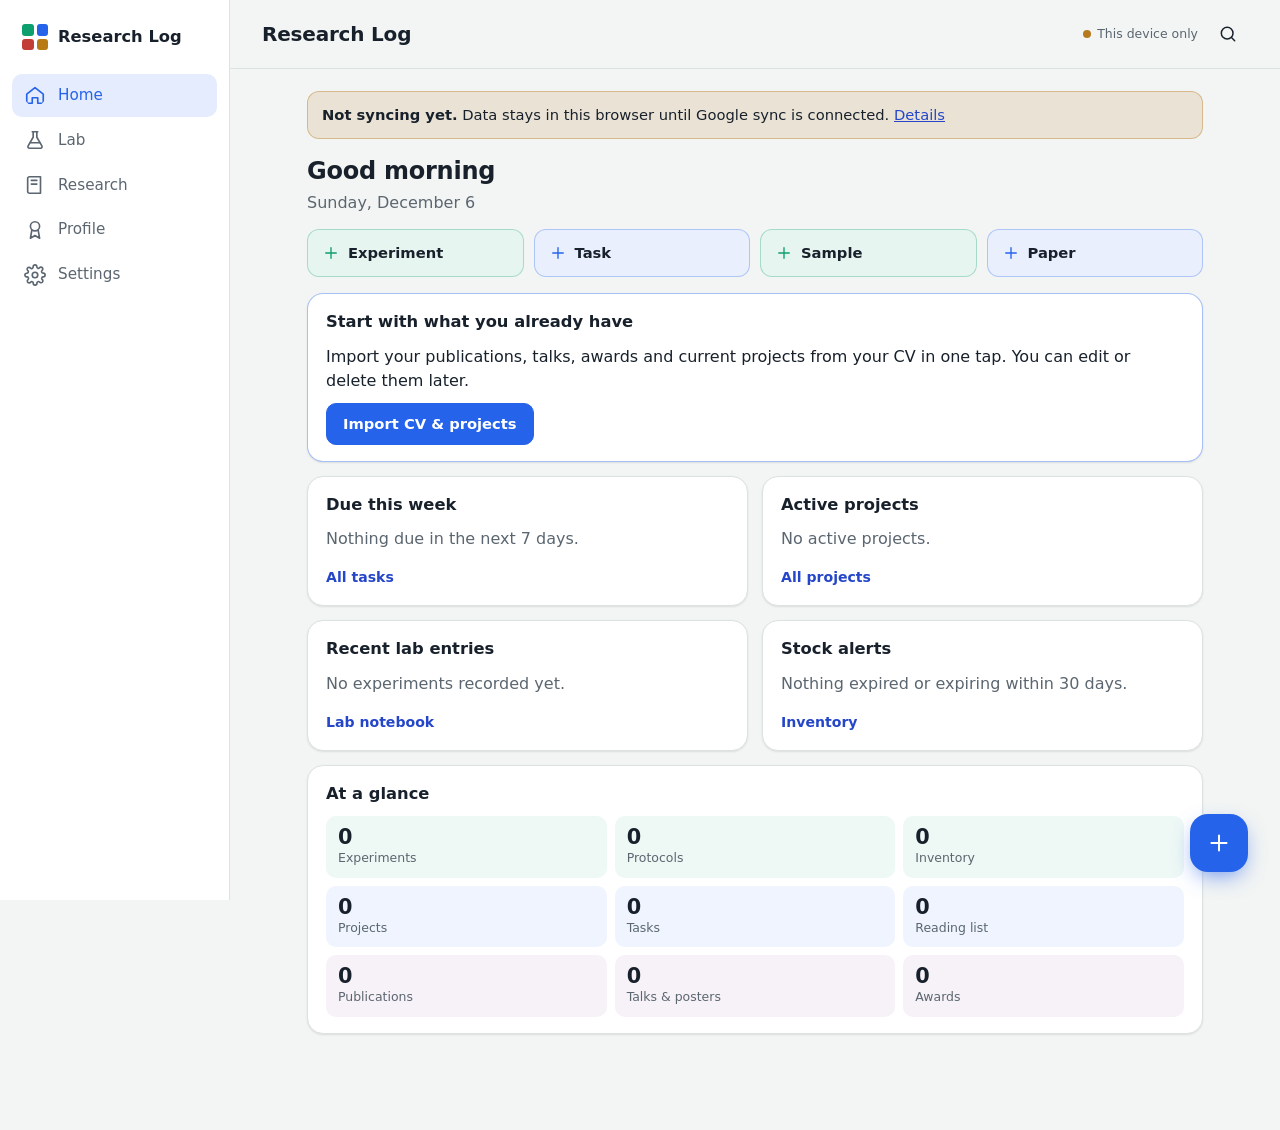
==== tracker/index.html @ 72546277 "Add Research Log: private lab notebook and research tracker - /tracker: installable web app (PWA) wi" ====
<!doctype html>
<html lang="en">
<head>
<meta charset="utf-8">
<meta name="viewport" content="width=device-width, initial-scale=1, viewport-fit=cover">
<title>Research Log</title>
<meta name="description" content="Private lab notebook, research tracker and academic record — synced between phone and web.">
<meta name="robots" content="noindex">
<meta name="theme-color" content="#F3F5F4" media="(prefers-color-scheme: light)">
<meta name="theme-color" content="#0F151A" media="(prefers-color-scheme: dark)">
<link rel="manifest" href="manifest.webmanifest">
<link rel="icon" href="icons/icon-192.png">
<link rel="apple-touch-icon" href="icons/icon-192.png">
<link rel="stylesheet" href="app.css">
</head>
<body>
<div id="app"></div>
<noscript>Research Log needs JavaScript.</noscript>
<script src="config.js"></script>
<script type="module" src="app.js"></script>
</body>
</html>
---- tracker/app.css ----
:root {
  --paper: #F3F5F4; --card: #FFFFFF; --ink: #18212B; --muted: #5B6670; --rule: #DCE2E0;
  --wet: #0E9F6E; --dry: #2563EB; --accent: #8E3A9C; --red: #C8372F; --amber: #B7791F;
  --link: #2546C9; --shadow: rgba(24, 33, 43, .10); --field: #F7F9F8;
  --nav-h: 64px;
  color-scheme: light;
}
@media (prefers-color-scheme: dark) {
  :root {
    --paper: #0F151A; --card: #172028; --ink: #E6ECEF; --muted: #9AA6B0; --rule: #26313A;
    --wet: #2FB488; --dry: #6E97FF; --accent: #C27CD0; --red: #EA6A62; --amber: #E0A43C;
    --link: #8FA6FF; --shadow: rgba(0, 0, 0, .35); --field: #121A20;
    color-scheme: dark;
  }
}
* { box-sizing: border-box; -webkit-tap-highlight-color: transparent; }
html, body { margin: 0; height: 100%; }
body {
  background: var(--paper); color: var(--ink);
  font: 16px/1.5 system-ui, -apple-system, "Segoe UI", Roboto, "Helvetica Neue", Arial, sans-serif;
  -webkit-font-smoothing: antialiased;
}
body.noscroll { overflow: hidden; }
a { color: var(--link); }
button, input, select, textarea { font: inherit; color: inherit; }
:focus-visible { outline: 2.5px solid var(--dry); outline-offset: 2px; border-radius: 6px; }
.ic { width: 20px; height: 20px; flex: none; }
.muted { color: var(--muted); } .small { font-size: .85rem; } .pad { padding: 8px 4px; }

/* logo: four tiles, the same palette as the website */
.logo-tiles { display: grid; grid-template-columns: 1fr 1fr; gap: 3px; width: 26px; height: 26px; }
.logo-tiles i { border-radius: 3px; }
.logo-tiles i:nth-child(1) { background: var(--wet); } .logo-tiles i:nth-child(2) { background: var(--dry); }
.logo-tiles i:nth-child(3) { background: #C23D36; } .logo-tiles i:nth-child(4) { background: #B87A12; }
.logo-tiles.big { width: 64px; height: 64px; gap: 6px; } .logo-tiles.big i { border-radius: 8px; }
.splash { display: grid; place-items: center; height: 100vh; }

/* ---------- sign-in ---------- */
.signin { min-height: 100vh; display: flex; flex-direction: column; align-items: center; justify-content: center; text-align: center; padding: 32px 20px; gap: 10px; }
.signin h1 { margin: 14px 0 0; font-size: 1.8rem; letter-spacing: -.01em; }
.signin p { max-width: 380px; color: var(--muted); margin: 4px 0 14px; }
.signin .g { width: 20px; height: 20px; }

/* ---------- shell ---------- */
.shell { min-height: 100vh; }
.main { padding-bottom: calc(var(--nav-h) + 90px + env(safe-area-inset-bottom)); }
.appbar {
  position: sticky; top: 0; z-index: 10; display: flex; align-items: center; gap: 10px;
  padding: calc(10px + env(safe-area-inset-top)) 16px 10px;
  background: color-mix(in srgb, var(--paper) 88%, transparent); backdrop-filter: blur(12px);
  border-bottom: 1px solid var(--rule);
}
.appbar h1 { margin: 0; font-size: 1.25rem; font-weight: 700; letter-spacing: -.01em; flex: 1; }
.sync { display: inline-flex; align-items: center; gap: 6px; font-size: .78rem; color: var(--muted); white-space: nowrap; }
.sync i { width: 8px; height: 8px; border-radius: 50%; background: var(--muted); }
.sync.ok i { background: var(--wet); } .sync.busy i { background: var(--amber); animation: pulse 1s infinite alternate; }
.sync.warn i { background: var(--amber); } .sync.off i { background: var(--muted); }
@keyframes pulse { to { opacity: .35; } }
@media (prefers-reduced-motion: reduce) { .sync.busy i { animation: none; } }
.iconbtn { display: inline-grid; place-items: center; width: 40px; height: 40px; border-radius: 10px; border: 0; background: transparent; color: var(--ink); cursor: pointer; text-decoration: none; }
.iconbtn:hover { background: color-mix(in srgb, var(--ink) 7%, transparent); }
.iconbtn.sm { width: 32px; height: 32px; } .iconbtn.sm .ic { width: 16px; height: 16px; }
#view { padding: 14px 16px; max-width: 960px; margin: 0 auto; }

/* bottom nav (phone) */
.nav {
  position: fixed; left: 0; right: 0; bottom: 0; z-index: 20;
  display: flex; justify-content: space-around;
  height: calc(var(--nav-h) + env(safe-area-inset-bottom)); padding-bottom: env(safe-area-inset-bottom);
  background: var(--card); border-top: 1px solid var(--rule);
}
.nav-brand { display: none; }
.nav a { flex: 1; display: flex; flex-direction: column; align-items: center; justify-content: center; gap: 3px; text-decoration: none; color: var(--muted); font-size: .72rem; font-weight: 500; }
.nav a .ic { width: 22px; height: 22px; }
.nav a.on { color: var(--dry); }
.nav a.on .ic { background: color-mix(in srgb, var(--dry) 14%, transparent); border-radius: 12px; padding: 2px 14px; width: 52px; height: 28px; }

/* side rail (desktop) */
@media (min-width: 900px) {
  .shell { display: grid; grid-template-columns: 230px 1fr; }
  .nav { position: sticky; top: 0; height: 100vh; flex-direction: column; justify-content: flex-start; gap: 2px; padding: 18px 12px; border-top: 0; border-right: 1px solid var(--rule); }
  .nav-brand { display: flex; align-items: center; gap: 10px; padding: 6px 10px 22px; font-size: 1.02rem; }
  .nav a { flex: none; flex-direction: row; justify-content: flex-start; gap: 12px; padding: 10px 12px; border-radius: 10px; font-size: .95rem; }
  .nav a.on { background: color-mix(in srgb, var(--dry) 12%, transparent); }
  .nav a.on .ic { background: none; padding: 0; width: 22px; height: 22px; }
  .main { padding-bottom: 60px; }
  #view { padding: 22px 32px; }
  .appbar { padding: 14px 32px; }
}

/* ---------- common bits ---------- */
.btn {
  display: inline-flex; align-items: center; justify-content: center; gap: 8px;
  min-height: 42px; padding: 0 16px; border-radius: 10px; border: 1px solid var(--rule);
  background: var(--card); color: var(--ink); font-weight: 600; font-size: .92rem; cursor: pointer; text-decoration: none;
}
.btn:hover { border-color: var(--dry); }
.btn.primary { background: var(--dry); border-color: var(--dry); color: #fff; }
.btn.primary:hover { filter: brightness(1.08); }
.btn.big { min-height: 50px; padding: 0 22px; font-size: 1rem; }
.btn.danger { color: var(--red); } .btn.danger:hover { border-color: var(--red); }
.btn .ic { width: 18px; height: 18px; }
.btnrow { display: flex; flex-wrap: wrap; gap: 10px; margin-top: 8px; }
.card { background: var(--card); border: 1px solid var(--rule); border-radius: 16px; padding: 16px 18px; margin-bottom: 14px; box-shadow: 0 1px 2px var(--shadow); }
.card h3 { margin: 0 0 10px; font-size: 1.02rem; }
.card p { margin: 6px 0 10px; }
.more { display: inline-block; margin-top: 6px; font-size: .88rem; font-weight: 600; text-decoration: none; }
.banner { border-radius: 12px; padding: 12px 14px; margin: 0 0 14px; font-size: .92rem; }
.banner.warn { background: color-mix(in srgb, var(--amber) 14%, transparent); border: 1px solid color-mix(in srgb, var(--amber) 40%, transparent); }
.grid2 { display: grid; gap: 0 14px; }
@media (min-width: 760px) { .grid2 { grid-template-columns: 1fr 1fr; } }

/* home */
.hello h2 { margin: 4px 0 0; font-size: 1.5rem; letter-spacing: -.01em; }
.hello p { margin: 2px 0 14px; color: var(--muted); }
.quick { display: grid; grid-template-columns: repeat(2, 1fr); gap: 10px; margin-bottom: 16px; }
@media (min-width: 620px) { .quick { grid-template-columns: repeat(4, 1fr); } }
.qbtn { display: flex; align-items: center; gap: 8px; padding: 12px 14px; border-radius: 12px; text-decoration: none; color: var(--ink); font-weight: 600; font-size: .92rem;
  background: color-mix(in srgb, var(--c) 10%, var(--card)); border: 1px solid color-mix(in srgb, var(--c) 30%, transparent); }
.qbtn .ic { color: var(--c); width: 18px; height: 18px; }
.welcome { border-color: color-mix(in srgb, var(--dry) 40%, transparent); }
.counts { display: grid; grid-template-columns: repeat(3, 1fr); gap: 8px; }
.counts a { display: flex; flex-direction: column; padding: 10px 12px; border-radius: 10px; text-decoration: none; color: var(--ink); background: color-mix(in srgb, var(--c) 7%, transparent); }
.counts b { font-size: 1.3rem; line-height: 1.1; } .counts span { font-size: .78rem; color: var(--muted); }

/* segmented tabs */
.seg { display: flex; gap: 6px; overflow-x: auto; scrollbar-width: none; margin: 0 -16px 12px; padding: 0 16px; }
.seg::-webkit-scrollbar { display: none; }
.seg a { flex: none; display: inline-flex; align-items: center; gap: 7px; padding: 8px 14px; border-radius: 999px; text-decoration: none; color: var(--muted); font-weight: 600; font-size: .9rem; border: 1px solid var(--rule); background: var(--card); }
.seg a span { font-size: .75rem; background: color-mix(in srgb, var(--ink) 8%, transparent); border-radius: 999px; padding: 1px 7px; }
.seg a.on { color: #fff; background: var(--ink); border-color: var(--ink); }
.seg a.on span { background: rgba(255, 255, 255, .2); }
@media (prefers-color-scheme: dark) { .seg a.on { color: var(--paper); } }
.toolbar { display: flex; flex-wrap: wrap; gap: 10px; align-items: center; margin-bottom: 12px; }
.filter { flex: 1; min-width: 180px; height: 44px; padding: 0 14px; border-radius: 12px; border: 1px solid var(--rule); background: var(--card); }
.toggle { display: inline-flex; align-items: center; gap: 8px; font-size: .9rem; color: var(--muted); cursor: pointer; }
.toggle input { width: 18px; height: 18px; accent-color: var(--dry); }
.toggle.big { font-size: 1rem; color: var(--ink); padding-top: 26px; }

/* rows */
.rows { list-style: none; margin: 0; padding: 0; }
.row { display: flex; align-items: center; gap: 12px; padding: 10px 2px; border-bottom: 1px solid var(--rule); }
.row:last-child { border-bottom: 0; }
.rows.big .row { background: var(--card); border: 1px solid var(--rule); border-radius: 14px; padding: 12px 14px; margin-bottom: 8px; }
.row .dot { width: 8px; height: 8px; border-radius: 50%; background: var(--c); flex: none; }
.rowmain { flex: 1; min-width: 0; display: flex; flex-direction: column; text-decoration: none; color: var(--ink); }
.rowmain .t { font-weight: 600; line-height: 1.3; overflow: hidden; text-overflow: ellipsis; display: -webkit-box; -webkit-line-clamp: 2; -webkit-box-orient: vertical; }
.rowmain .s { font-size: .82rem; color: var(--muted); margin-top: 2px; white-space: nowrap; overflow: hidden; text-overflow: ellipsis; }
.rowmain .s.late { color: var(--red); font-weight: 600; }
.row.done .t { text-decoration: line-through; color: var(--muted); }
.tail { display: flex; align-items: center; gap: 6px; flex: none; }
.pc { display: inline-flex; align-items: center; gap: 3px; font-size: .78rem; color: var(--muted); }
.pc .ic { width: 15px; height: 15px; }
.bar { display: block; height: 5px; border-radius: 3px; background: color-mix(in srgb, var(--c) 15%, transparent); margin-top: 7px; overflow: hidden; max-width: 260px; }
.bar i { display: block; height: 100%; background: var(--c); border-radius: 3px; }
.badge { font-size: .72rem; font-weight: 700; padding: 3px 9px; border-radius: 999px; white-space: nowrap; }
.badge.g { color: var(--wet); background: color-mix(in srgb, var(--wet) 13%, transparent); }
.badge.b { color: var(--dry); background: color-mix(in srgb, var(--dry) 13%, transparent); }
.badge.r { color: var(--red); background: color-mix(in srgb, var(--red) 13%, transparent); }
.badge.a { color: var(--amber); background: color-mix(in srgb, var(--amber) 15%, transparent); }
.badge.n { color: var(--muted); background: color-mix(in srgb, var(--ink) 7%, transparent); }
.chk { position: relative; width: 26px; height: 26px; flex: none; cursor: pointer; }
.chk input { position: absolute; inset: 0; opacity: 0; margin: 0; cursor: pointer; }
.chk i { display: block; width: 24px; height: 24px; margin: 1px; border-radius: 7px; border: 2px solid var(--muted); }
.chk input:checked + i { background: var(--wet); border-color: var(--wet); }
.chk input:checked + i::after { content: ""; display: block; width: 6px; height: 11px; margin: 3px 0 0 7px; border: solid #fff; border-width: 0 2.5px 2.5px 0; transform: rotate(45deg); }
.chk input:focus-visible + i { outline: 2.5px solid var(--dry); outline-offset: 2px; }
.empty { text-align: center; padding: 48px 16px; color: var(--muted); }
.empty .ic { width: 40px; height: 40px; opacity: .5; }
.grouph { font-size: .9rem; margin: 18px 2px 8px; color: var(--muted); }
.grouph span { font-weight: 400; }

/* settings */
.acct { display: flex; align-items: center; gap: 12px; margin-bottom: 10px; }
.acct img { width: 44px; height: 44px; border-radius: 50%; }
.acct div { display: flex; flex-direction: column; } .acct span { color: var(--muted); font-size: .88rem; }

/* FAB */
.fab {
  position: fixed; right: 18px; bottom: calc(var(--nav-h) + 18px + env(safe-area-inset-bottom)); z-index: 25;
  width: 58px; height: 58px; border-radius: 18px; border: 0; cursor: pointer;
  background: var(--dry); color: #fff; display: grid; place-items: center;
  box-shadow: 0 8px 22px -6px color-mix(in srgb, var(--dry) 70%, transparent);
}
.fab .ic { width: 26px; height: 26px; }
@media (min-width: 900px) { .fab { bottom: 28px; right: 32px; } }

/* ---------- editor sheet ---------- */
.sheet { position: fixed; inset: 0; z-index: 50; }
.sheet-bg { position: absolute; inset: 0; background: rgba(10, 15, 20, .45); opacity: 0; transition: opacity .18s; }
.sheet-panel {
  position: absolute; inset: 0; background: var(--paper); display: flex; flex-direction: column;
  transform: translateY(24px); opacity: 0; transition: transform .2s cubic-bezier(.2,.8,.2,1), opacity .18s;
}
.sheet.open .sheet-bg { opacity: 1; }
.sheet.open .sheet-panel { transform: none; opacity: 1; }
@media (prefers-reduced-motion: reduce) { .sheet-panel, .sheet-bg { transition: none; } }
@media (min-width: 760px) {
  .sheet-panel { inset: 5vh auto auto 50%; width: min(760px, 92vw); max-height: 90vh; transform: translate(-50%, 16px); border-radius: 18px; box-shadow: 0 30px 80px -20px rgba(0,0,0,.45); }
  .sheet.open .sheet-panel { transform: translate(-50%, 0); }
}
.sheet-head { display: flex; align-items: center; gap: 10px; padding: calc(10px + env(safe-area-inset-top)) 14px 10px; border-bottom: 1px solid var(--rule); background: var(--card); }
@media (min-width: 760px) { .sheet-head { border-radius: 18px 18px 0 0; padding-top: 12px; } }
.sheet-head h2 { flex: 1; margin: 0; font-size: 1.08rem; }
.sheet-body { overflow-y: auto; padding: 16px 16px calc(28px + env(safe-area-inset-bottom)); }
.fields { display: flex; flex-wrap: wrap; gap: 14px 12px; }
.fld { width: 100%; display: flex; flex-direction: column; gap: 5px; }
.fld.half { width: calc(50% - 6px); }
@media (max-width: 420px) { .fld.half { width: 100%; } }
.fld > label { font-size: .82rem; font-weight: 600; color: var(--muted); }
.req { color: var(--red); font-style: normal; }
.fld input[type=text], .fld input[type=date], .fld input[type=number], .fld select, .fld textarea {
  width: 100%; min-height: 46px; padding: 10px 12px; border-radius: 10px; border: 1px solid var(--rule); background: var(--card); font-size: 1rem;
}
.fld textarea { resize: vertical; line-height: 1.5; }
.fld input:focus, .fld select:focus, .fld textarea:focus { outline: none; border-color: var(--dry); box-shadow: 0 0 0 3px color-mix(in srgb, var(--dry) 20%, transparent); }
.rangewrap { display: flex; align-items: center; gap: 12px; }
.rangewrap input { flex: 1; accent-color: var(--dry); height: 28px; }
.rangewrap output { min-width: 44px; font-weight: 700; text-align: right; }
.photos { display: grid; grid-template-columns: repeat(auto-fill, minmax(92px, 1fr)); gap: 8px; margin-bottom: 8px; }
.photos figure { position: relative; margin: 0; aspect-ratio: 1; border-radius: 10px; overflow: hidden; background: color-mix(in srgb, var(--ink) 6%, transparent); }
.photos img { width: 100%; height: 100%; object-fit: cover; cursor: zoom-in; }
.ph-load { width: 100%; height: 100%; } .ph-load.err { display: grid; place-items: center; font-size: .75rem; color: var(--muted); }
.ph-x { position: absolute; top: 4px; right: 4px; width: 28px; height: 28px; border-radius: 50%; border: 0; background: rgba(0,0,0,.55); color: #fff; display: grid; place-items: center; cursor: pointer; }
.ph-x .ic { width: 14px; height: 14px; }
.sheet-foot { display: flex; flex-wrap: wrap; align-items: center; gap: 10px; margin-top: 22px; padding-top: 16px; border-top: 1px solid var(--rule); }
.viewer { position: fixed; inset: 0; z-index: 80; background: rgba(0,0,0,.9); display: grid; place-items: center; cursor: zoom-out; }
.viewer img { max-width: 96vw; max-height: 92vh; }

/* toast */
.toast { position: fixed; left: 50%; bottom: calc(var(--nav-h) + 90px); transform: translate(-50%, 20px); z-index: 90;
  background: var(--ink); color: var(--paper); padding: 11px 18px; border-radius: 12px; font-size: .92rem; font-weight: 500;
  opacity: 0; pointer-events: none; transition: opacity .18s, transform .18s; max-width: 90vw; text-align: center; }
.toast.show { opacity: 1; transform: translate(-50%, 0); }
.toast.err { background: var(--red); color: #fff; }
@media (min-width: 900px) { .toast { bottom: 36px; } }
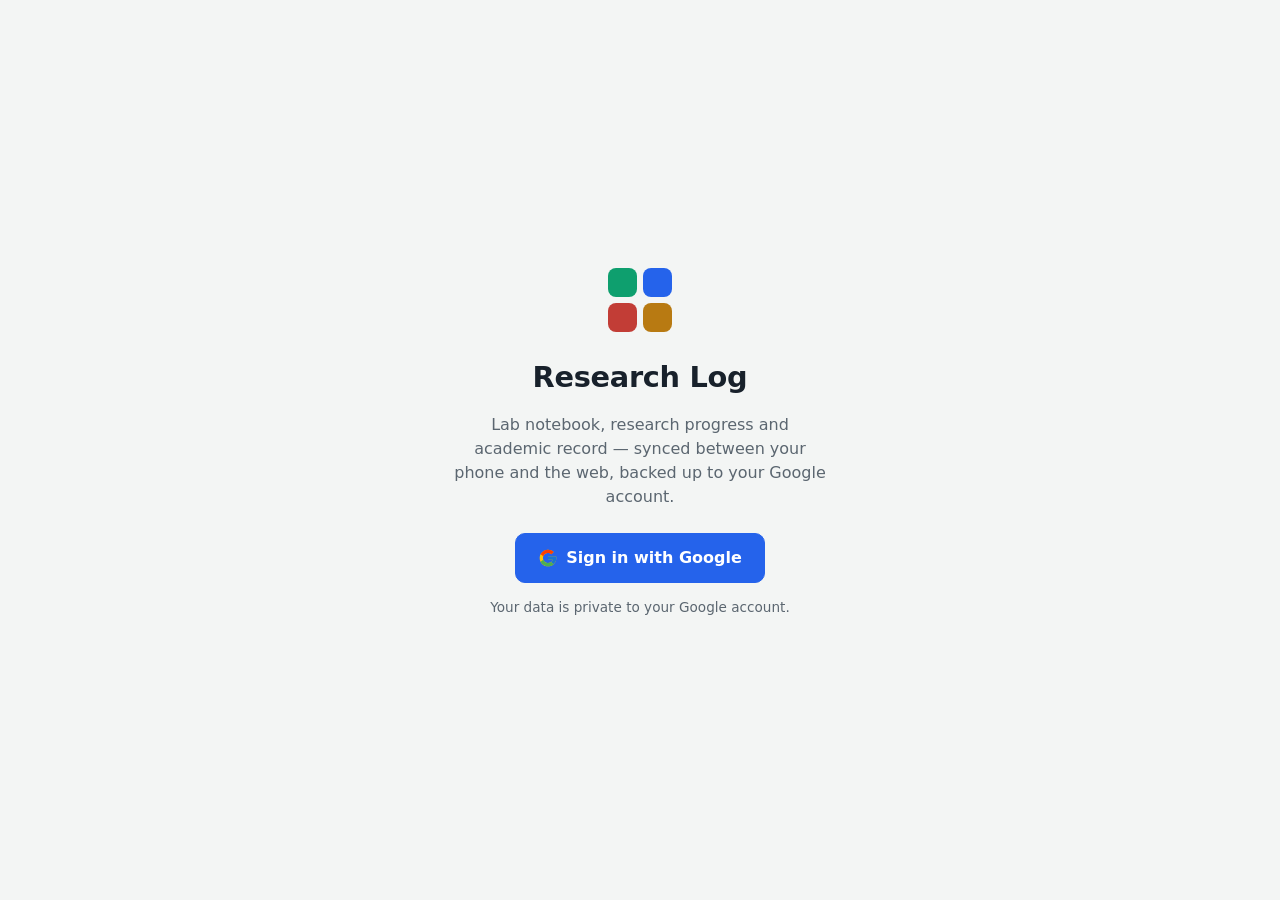
==== commit 055bf0fc: "Application groups, read-only links, self-updating website - PhD applications grouped into Ongoing, " ====
--- a/tracker/index.html
+++ b/tracker/index.html
@@ -6,6 +6,8 @@
 <title>Research Log</title>
 <meta name="description" content="Private lab notebook, research tracker and academic record — synced between phone and web.">
 <meta name="robots" content="noindex">
+<meta http-equiv="Content-Security-Policy" content="default-src 'self'; script-src 'self' https://apis.google.com; connect-src 'self' https://api.github.com https://*.googleapis.com https://*.firebaseapp.com https://*.firebaseio.com; frame-src https://*.firebaseapp.com https://*.web.app https://accounts.google.com https://apis.google.com; img-src 'self' data: blob: https://*.googleusercontent.com; style-src 'self' 'unsafe-inline'; font-src 'self'; worker-src 'self'; manifest-src 'self'; object-src 'none'; base-uri 'self'; form-action 'self'">
+<meta name="referrer" content="strict-origin-when-cross-origin">
 <meta name="theme-color" content="#F3F5F4" media="(prefers-color-scheme: light)">
 <meta name="theme-color" content="#0F151A" media="(prefers-color-scheme: dark)">
 <link rel="manifest" href="manifest.webmanifest">
--- a/tracker/app.css
+++ b/tracker/app.css
@@ -234,3 +234,137 @@
 .toast.show { opacity: 1; transform: translate(-50%, 0); }
 .toast.err { background: var(--red); color: #fff; }
 @media (min-width: 900px) { .toast { bottom: 36px; } }
+.setup { width: 100%; min-height: 120px; padding: 10px 12px; border-radius: 10px; border: 1px solid var(--rule); background: var(--card); font: 13px/1.45 ui-monospace, SFMono-Regular, Menlo, Consolas, monospace; resize: vertical; }
+.setup:focus { outline: none; border-color: var(--dry); box-shadow: 0 0 0 3px color-mix(in srgb, var(--dry) 20%, transparent); }
+code { font: .9em ui-monospace, Menlo, Consolas, monospace; }
+.qrbox { margin: 14px 0 6px; padding: 16px; background: #fff; color: #18212B; border-radius: 14px; text-align: center; max-width: 320px; }
+.qrbox svg { width: 100%; max-width: 260px; height: auto; display: block; margin: 0 auto 8px; }
+.qrbox p { margin: 0; }
+:root { --phd: #B45309; }
+@media (prefers-color-scheme: dark) { :root { --phd: #E0A43C; } }
+@media (min-width: 620px) { .quick { grid-template-columns: repeat(3, 1fr); } }
+.checks { display: grid; grid-template-columns: repeat(auto-fill, minmax(180px, 1fr)); gap: 6px 14px; }
+.checkopt { display: flex; align-items: center; gap: 8px; font-size: .95rem; padding: 6px 0; cursor: pointer; }
+.checkopt input { width: 18px; height: 18px; accent-color: var(--wet); }
+.steps-plain { margin: 6px 0 10px; padding-left: 1.2em; color: var(--muted); font-size: .92rem; }
+.steps-plain li { margin-bottom: 4px; }
+.grid2 > * { min-width: 0; }
+.card { min-width: 0; }
+.codebox { font: 600 1.05rem/1.4 ui-monospace, SFMono-Regular, Menlo, Consolas, monospace; letter-spacing: .04em; padding: 12px 14px; margin: 6px 0 10px; border-radius: 10px; border: 1px dashed var(--dry); background: color-mix(in srgb, var(--dry) 7%, transparent); word-break: break-all; user-select: all; }
+
+/* ---------- PhD application folders ---------- */
+.crumbs { display: flex; flex-wrap: wrap; align-items: center; gap: 4px 6px; margin: 0 0 12px; font-size: .9rem; }
+.crumbs a { display: inline-flex; align-items: center; gap: 2px; text-decoration: none; font-weight: 600; max-width: 260px; overflow: hidden; text-overflow: ellipsis; white-space: nowrap; }
+.crumbs a .ic { width: 18px; height: 18px; margin-left: -4px; }
+.crumbs span { color: var(--muted); }
+.wshead { border-top: 4px solid var(--phd); }
+.wstop, .folderhead { display: flex; align-items: center; gap: 12px; }
+.folderhead { margin: 2px 0 6px; }
+.wsicon { display: grid; place-items: center; width: 48px; height: 48px; border-radius: 14px; flex: none; color: var(--phd); background: color-mix(in srgb, var(--phd) 13%, transparent); }
+.wsicon .ic { width: 26px; height: 26px; }
+.wsmain { flex: 1; min-width: 0; }
+.wstop h2, .folderhead h2 { margin: 0; font-size: 1.22rem; line-height: 1.25; letter-spacing: -.01em; overflow-wrap: anywhere; }
+.wstop p, .folderhead p { margin: 2px 0 0; }
+.facts { display: grid; grid-template-columns: repeat(2, 1fr); gap: 10px; margin: 14px 0 6px; }
+@media (min-width: 700px) { .facts { grid-template-columns: repeat(4, 1fr); } }
+.facts div { background: var(--field); border: 1px solid var(--rule); border-radius: 12px; padding: 9px 12px; min-width: 0; }
+.facts dt { font-size: .75rem; color: var(--muted); font-weight: 600; }
+.facts dd { margin: 2px 0 0; font-weight: 600; overflow-wrap: anywhere; }
+.tiles { display: grid; grid-template-columns: repeat(2, 1fr); gap: 10px; margin: 0 0 14px; }
+@media (min-width: 620px) { .tiles { grid-template-columns: repeat(3, 1fr); } }
+@media (min-width: 1100px) { .tiles { grid-template-columns: repeat(4, 1fr); } }
+.tile { display: flex; flex-direction: column; align-items: flex-start; gap: 4px; padding: 14px; min-width: 0; border-radius: 14px; border: 1px solid var(--rule); background: var(--card); color: var(--ink); text-decoration: none; text-align: left; cursor: pointer; font: inherit; box-shadow: 0 1px 2px var(--shadow); }
+.tile:hover { border-color: var(--phd); }
+.tileic { color: var(--phd); }
+.tileic .ic { width: 30px; height: 30px; }
+.tile.readme .tileic { color: var(--dry); }
+.tile.add { border-style: dashed; box-shadow: none; background: transparent; }
+.tile.add .tileic { color: var(--muted); }
+.tilet { font-weight: 700; line-height: 1.25; overflow-wrap: anywhere; }
+.tiles-s { font-size: .8rem; color: var(--muted); }
+.fnum { font-style: normal; font-size: .72rem; font-weight: 700; color: var(--phd); background: color-mix(in srgb, var(--phd) 13%, transparent); border-radius: 6px; padding: 1px 6px; margin-right: 7px; vertical-align: 2px; }
+.cardhead { display: flex; align-items: center; justify-content: space-between; gap: 10px; margin-bottom: 6px; }
+.cardhead h3 { margin: 0; display: flex; align-items: center; gap: 8px; }
+.btn.sm { min-height: 34px; padding: 0 12px; font-size: .85rem; }
+.files .row { gap: 10px; }
+.fic { display: grid; place-items: center; width: 38px; height: 38px; border-radius: 10px; flex: none; color: var(--muted); background: color-mix(in srgb, var(--ink) 6%, transparent); }
+.fic.k-pdf { color: var(--red); background: color-mix(in srgb, var(--red) 11%, transparent); }
+.fic.k-doc, .fic.k-md, .fic.k-text { color: var(--dry); background: color-mix(in srgb, var(--dry) 11%, transparent); }
+.fic.k-image { color: var(--wet); background: color-mix(in srgb, var(--wet) 11%, transparent); }
+.fic.k-sheet { color: var(--wet); } .fic.k-slides { color: var(--amber); }
+button.rowmain.plain { background: none; border: 0; padding: 0; text-align: left; cursor: pointer; font: inherit; color: var(--ink); }
+.rowmain .t { overflow-wrap: anywhere; }
+.dropzone { text-align: center; padding: 34px 16px; margin: 6px 0 14px; border: 2px dashed var(--rule); border-radius: 16px; color: var(--muted); }
+.dropzone .ic { width: 34px; height: 34px; opacity: .6; }
+#app.dragging #view { outline: 3px dashed var(--phd); outline-offset: -8px; border-radius: 16px; }
+.folderfoot { display: flex; flex-wrap: wrap; gap: 8px; margin: 18px 0 6px; padding-top: 14px; border-top: 1px solid var(--rule); }
+.readmecard { margin-top: 16px; }
+.md { overflow-wrap: anywhere; }
+.md h3, .md h4, .md h5, .md h6, .md h7, .md h8 { margin: 16px 0 6px; font-size: 1.05rem; }
+.md h3:first-child, .md h4:first-child { margin-top: 4px; }
+.md p { margin: 6px 0; } .md ul, .md ol { margin: 6px 0; padding-left: 1.3em; } .md li { margin: 2px 0; }
+.md li.task { list-style: none; margin-left: -1.3em; } .md li.task input { accent-color: var(--wet); }
+.md pre, pre.plain { white-space: pre-wrap; overflow-wrap: anywhere; background: var(--field); border: 1px solid var(--rule); border-radius: 10px; padding: 10px 12px; font: 13px/1.5 ui-monospace, SFMono-Regular, Menlo, Consolas, monospace; }
+pre.plain { margin: 0; background: transparent; border: 0; padding: 0; font-size: 14px; }
+.md blockquote { margin: 8px 0; padding: 2px 12px; border-left: 3px solid var(--rule); color: var(--muted); }
+.md hr { border: 0; border-top: 1px solid var(--rule); margin: 14px 0; }
+.mdtable { overflow-x: auto; margin: 8px 0; }
+.md table { border-collapse: collapse; font-size: .92rem; }
+.md th, .md td { border: 1px solid var(--rule); padding: 6px 10px; text-align: left; vertical-align: top; }
+.md th { background: var(--field); }
+/* upload / download progress */
+.upbar { position: fixed; left: 50%; transform: translateX(-50%); bottom: calc(var(--nav-h) + 16px + env(safe-area-inset-bottom)); z-index: 60; width: min(520px, calc(100vw - 32px)); background: var(--card); border: 1px solid var(--rule); border-radius: 12px; padding: 10px 14px 12px; box-shadow: 0 10px 30px -10px var(--shadow); font-size: .88rem; font-weight: 600; overflow: hidden; }
+.upbar span { display: block; white-space: nowrap; overflow: hidden; text-overflow: ellipsis; }
+.upbar i { position: absolute; left: 0; bottom: 0; height: 4px; background: var(--phd); transition: width .2s; }
+@media (min-width: 900px) { .upbar { bottom: 24px; left: calc(50% + 115px); } }
+/* full-screen panels (viewer, notes, file details) */
+.ovl { position: fixed; inset: 0; z-index: 70; background: rgba(10, 15, 20, .5); display: flex; }
+.ovl-panel { margin: auto; width: 100%; height: 100%; background: var(--paper); display: flex; flex-direction: column; }
+@media (min-width: 760px) { .ovl-panel { width: min(860px, 94vw); height: auto; max-height: 92vh; border-radius: 18px; overflow: hidden; box-shadow: 0 30px 80px -20px rgba(0,0,0,.45); } }
+.ovl-head { display: flex; align-items: center; gap: 8px; padding: calc(10px + env(safe-area-inset-top)) 12px 10px; background: var(--card); border-bottom: 1px solid var(--rule); }
+@media (min-width: 760px) { .ovl-head { padding-top: 12px; } }
+.ovl-head h2 { flex: 1; min-width: 0; margin: 0; font-size: 1.02rem; white-space: nowrap; overflow: hidden; text-overflow: ellipsis; }
+.ovl-acts { display: flex; gap: 8px; align-items: center; }
+.ovl-body { overflow-y: auto; padding: 16px 18px calc(24px + env(safe-area-inset-bottom)); flex: 1; }
+.ovl-img { flex: 1; display: grid; place-items: center; overflow: auto; background: #0b0f13; padding: 10px; }
+.ovl-img img { max-width: 100%; max-height: 80vh; }
+.noteedit { width: 100%; min-height: 55vh; padding: 12px; border-radius: 10px; border: 1px solid var(--rule); background: var(--card); font: 15px/1.55 ui-monospace, SFMono-Regular, Menlo, Consolas, monospace; resize: vertical; }
+.noteedit:focus { outline: none; border-color: var(--dry); box-shadow: 0 0 0 3px color-mix(in srgb, var(--dry) 20%, transparent); }
+.ovl .fld input[type=text], .ovl .fld select { width: 100%; min-height: 46px; padding: 10px 12px; border-radius: 10px; border: 1px solid var(--rule); background: var(--card); font-size: 1rem; }
+[hidden] { display: none !important; }
+.uprow { margin: 4px 0 16px; }
+.wsmain p .badge { margin-right: 6px; vertical-align: 1px; }
+@media (max-width: 420px) { .wsicon { width: 40px; height: 40px; border-radius: 12px; } .wsicon .ic { width: 22px; height: 22px; } }
+/* application groups */
+.chips { display: flex; flex-wrap: wrap; gap: 8px; margin: 0 0 12px; }
+.chip { display: inline-flex; align-items: center; gap: 7px; padding: 7px 12px; border-radius: 999px; border: 1px solid var(--rule); background: var(--card); color: var(--ink); font: inherit; font-size: .88rem; font-weight: 600; cursor: pointer; text-decoration: none; }
+.chip span { font-size: .75rem; color: var(--muted); }
+.chip.on { background: var(--ink); color: var(--paper); border-color: var(--ink); } .chip.on span { color: inherit; opacity: .75; }
+.chip i, .appgroup .grouph i { width: 9px; height: 9px; border-radius: 50%; background: var(--gc, var(--muted)); flex: none; display: inline-block; }
+.g-ongoing { --gc: var(--dry); } .g-upcoming { --gc: var(--amber); } .g-missed { --gc: var(--red); } .g-done { --gc: var(--wet); }
+.appgroup .grouph { display: flex; align-items: center; gap: 8px; flex-wrap: wrap; color: var(--ink); font-size: 1rem; }
+.appgroup .grouph small { flex-basis: 100%; font-weight: 400; color: var(--muted); font-size: .8rem; margin: -4px 0 0 17px; }
+.appgroup.g-missed .row { border-left: 3px solid var(--red); }
+.groupline { display: flex; flex-wrap: wrap; gap: 6px; margin: 0 0 8px !important; }
+.groupline .chip { padding: 4px 10px; font-size: .8rem; }
+/* sharing */
+.privtoggle { padding-top: 4px; } .privtoggle .ic { width: 16px; height: 16px; }
+.toggle.nopad { padding-top: 6px; }
+.kgroups { display: grid; gap: 10px; } @media (min-width: 620px) { .kgroups { grid-template-columns: repeat(2, 1fr); } }
+.kgroup { border: 1px solid var(--rule); border-radius: 12px; padding: 8px 12px; background: var(--card); }
+.kgroup b { display: block; font-size: .85rem; color: var(--muted); margin-bottom: 2px; }
+.rows.links .rowmain .s { white-space: normal; }
+.rows.links .tail { gap: 2px; }
+/* read-only viewer page */
+.viewer-page .vhead { display: flex; align-items: center; gap: 12px; padding: calc(14px + env(safe-area-inset-top)) 16px 14px; border-bottom: 1px solid var(--rule); background: var(--card); }
+.vhead h1 { margin: 0; font-size: 1.15rem; letter-spacing: -.01em; } .vhead p { margin: 0; color: var(--muted); font-size: .85rem; }
+.vmain { max-width: 900px; margin: 0 auto; padding: 16px 16px 40px; }
+.vrows { list-style: none; margin: 0; padding: 0; }
+.vrow details { background: var(--card); border: 1px solid var(--rule); border-radius: 14px; margin-bottom: 8px; }
+.vrow summary { display: flex; align-items: center; gap: 12px; padding: 12px 14px; cursor: pointer; list-style: none; }
+.vrow summary::-webkit-details-marker { display: none; }
+.vrow .dot { width: 8px; height: 8px; border-radius: 50%; background: var(--c); flex: none; }
+.vrow .rowmain .t { -webkit-line-clamp: 3; }
+.vdl { margin: 0; padding: 0 14px 14px 34px; display: grid; gap: 8px; }
+.vf dt { font-size: .76rem; font-weight: 600; color: var(--muted); } .vf dd { margin: 1px 0 0; overflow-wrap: anywhere; }
+.vfoot { margin-top: 24px; text-align: center; }
